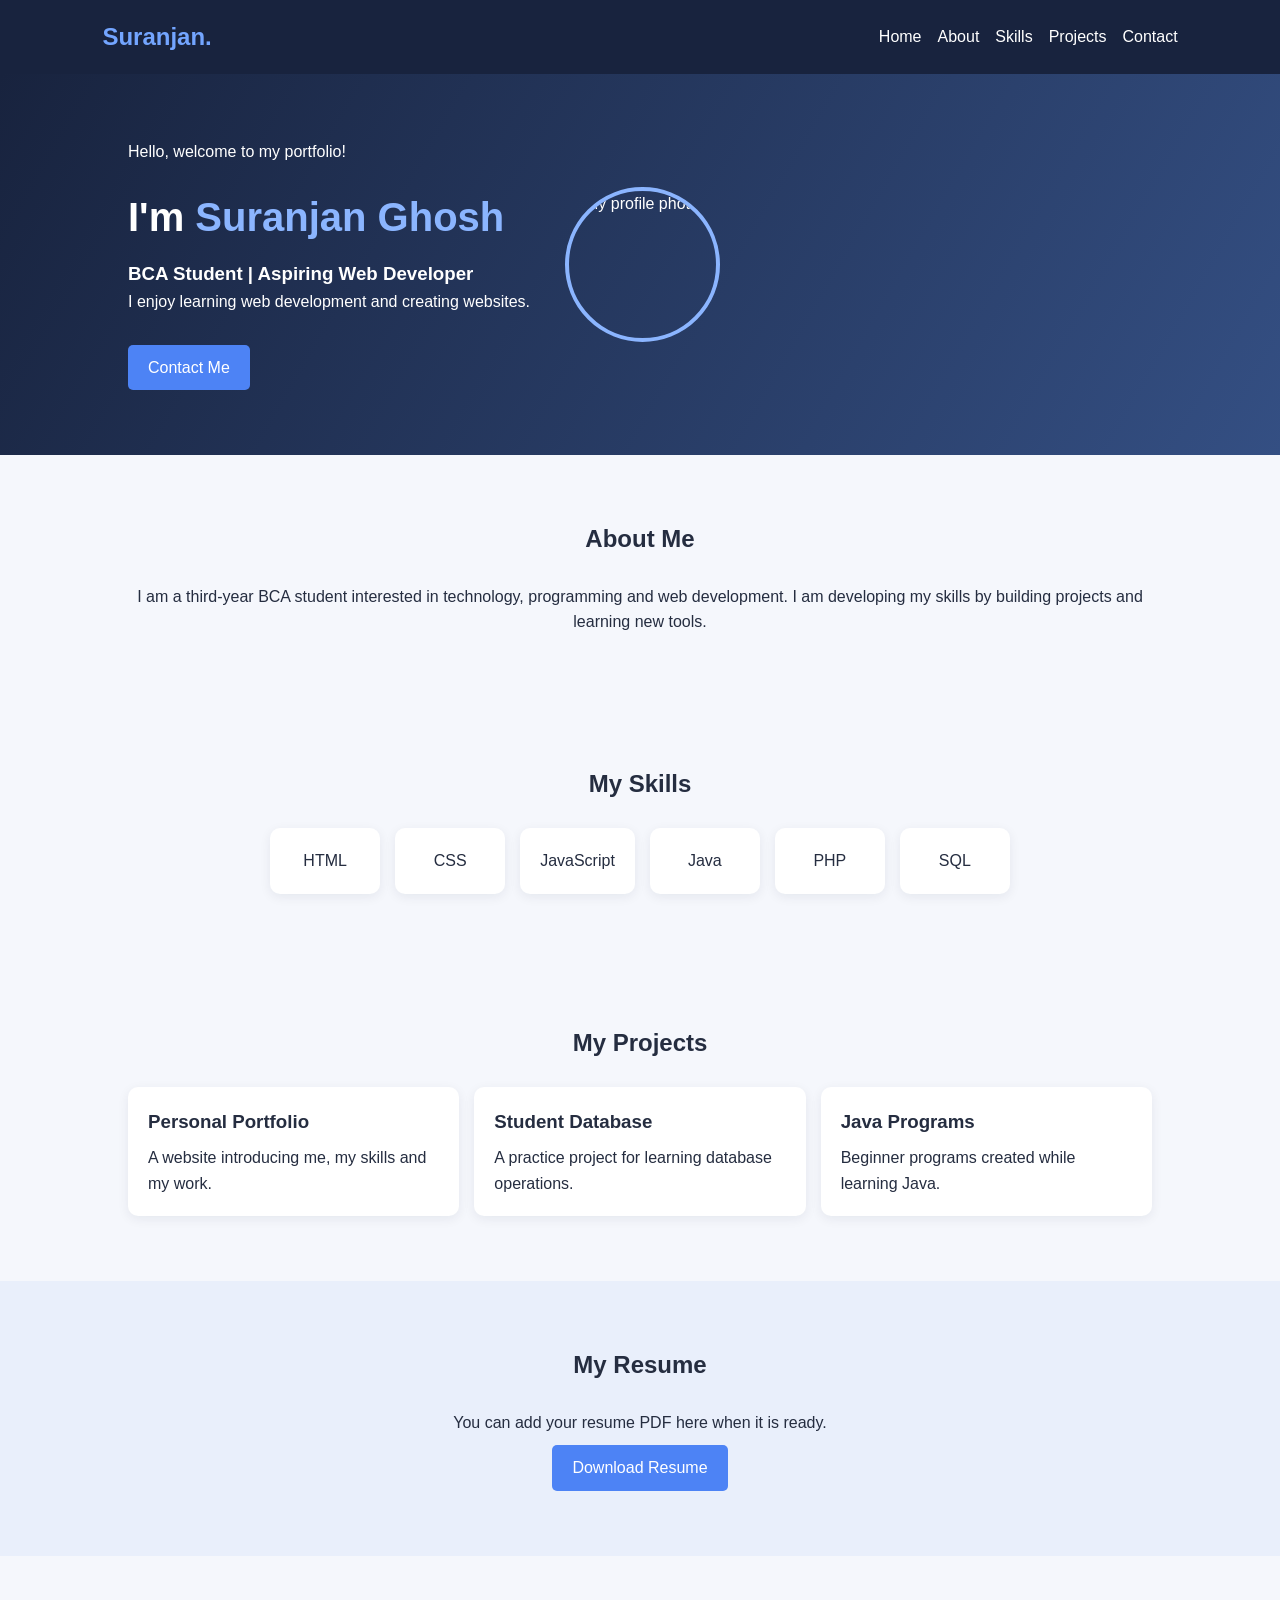
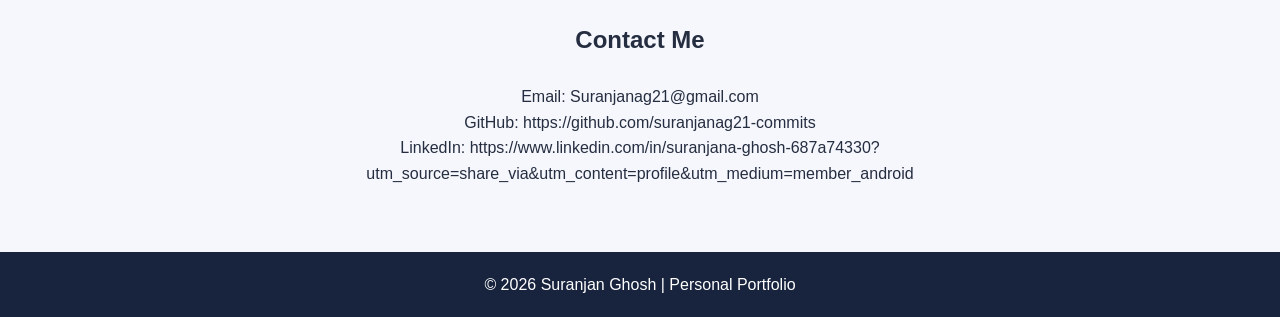
==== index.html @ 28de61c9 "Add initial portfolio HTML structure" ====
<!DOCTYPE html>
<html lang="en">
<head>
<meta charset="UTF-8">
<meta name="viewport" content="width=device-width, initial-scale=1.0">
<title>Suranjan Ghosh | Portfolio</title>
<style>
* { box-sizing: border-box; margin: 0; padding: 0; }
html { scroll-behavior: smooth; }
body {
  font-family: Arial, sans-serif;
  background: #f5f7fc;
  color: #252d40;
  line-height: 1.6;
}
header {
  background: #18233e;
  color: white;
  padding: 18px 8%;
  display: flex;
  justify-content: space-between;
  align-items: center;
  flex-wrap: wrap;
  gap: 15px;
}
header h2 { color: #73a5ff; }
nav { display: flex; gap: 16px; flex-wrap: wrap; }
nav a { color: white; text-decoration: none; }
nav a:hover { color: #73a5ff; }
section { padding: 65px 10%; }
.hero {
  background: linear-gradient(120deg, #18233e, #344f83);
  color: white;
  min-height: 360px;
  display: flex;
  align-items: center;
  gap: 35px;
  flex-wrap: wrap;
}
.hero h1 { font-size: 40px; margin-bottom: 10px; }
.hero h1 span { color: #8bb5ff; }
.hero p { margin-bottom: 20px; }
.btn {
  display: inline-block;
  background: #4d83f5;
  color: white;
  padding: 10px 20px;
  border-radius: 5px;
  text-decoration: none;
  margin-top: 10px;
}
.photo {
  width: 155px;
  height: 155px;
  border-radius: 50%;
  object-fit: cover;
  border: 4px solid #8bb5ff;
}
h2.title { text-align: center; margin-bottom: 25px; }
.about, .contact { text-align: center; }
.skills, .projects {
  display: flex;
  flex-wrap: wrap;
  justify-content: center;
  gap: 15px;
}
.skill, .project {
  background: white;
  padding: 20px;
  border-radius: 10px;
  box-shadow: 0 3px 12px #15213b12;
}
.skill { min-width: 110px; text-align: center; }
.project { flex: 1 1 220px; }
.project h3 { margin-bottom: 8px; }
#resume { text-align: center; background: #e9effb; }
footer {
  background: #18233e;
  color: white;
  text-align: center;
  padding: 20px;
}
@media(max-width:600px) {
  header { justify-content: center; }
  .hero h1 { font-size: 32px; }
  section { padding: 45px 7%; }
}
</style>
</head>
<body>

<header>
  <h2>Suranjan.</h2>
  <nav>
    <a href="#home">Home</a>
    <a href="#about">About</a>
    <a href="#skills">Skills</a>
    <a href="#projects">Projects</a>
    <a href="#contact">Contact</a>
  </nav>
</header>

<section class="hero" id="home">
  <div>
    <p>Hello, welcome to my portfolio!</p>
    <h1>I'm <span>Suranjan Ghosh</span></h1>
    <h3>BCA Student | Aspiring Web Developer</h3>
    <p>I enjoy learning web development and creating websites.</p>
    <a class="btn" href="#contact">Contact Me</a>
  </div>
  <img class="photo" src="profile.jpeg" alt="My profile photo">
</section>

<section class="about" id="about">
  <h2 class="title">About Me</h2>
  <p>I am a third-year BCA student interested in technology,
  programming and web development. I am developing my skills
  by building projects and learning new tools.</p>
</section>

<section id="skills">
  <h2 class="title">My Skills</h2>
  <div class="skills">
    <div class="skill">HTML</div>
    <div class="skill">CSS</div>
    <div class="skill">JavaScript</div>
    <div class="skill">Java</div>
    <div class="skill">PHP</div>
    <div class="skill">SQL</div>
  </div>
</section>

<section id="projects">
  <h2 class="title">My Projects</h2>
  <div class="projects">
    <div class="project">
      <h3>Personal Portfolio</h3>
      <p>A website introducing me, my skills and my work.</p>
    </div>
    <div class="project">
      <h3>Student Database</h3>
      <p>A practice project for learning database operations.</p>
    </div>
    <div class="project">
      <h3>Java Programs</h3>
      <p>Beginner programs created while learning Java.</p>
    </div>
  </div>
</section>

<section id="resume">
  <h2 class="title">My Resume</h2>
  <p>You can add your resume PDF here when it is ready.</p>
  <a class="btn" href="resume.pdf" download>Download Resume</a>
</section>

<section class="contact" id="contact">
  <h2 class="title">Contact Me</h2>
  <p>Email: Suranjanag21@gmail.com</p>
  <p>GitHub: https://github.com/suranjanag21-commits</p>
  <p>LinkedIn: https://www.linkedin.com/in/suranjana-ghosh-687a74330?utm_source=share_via&utm_content=profile&utm_medium=member_android</p>
</section>

<footer>
  <p>© 2026 Suranjan Ghosh | Personal Portfolio</p>
</footer>

</body>
</html>
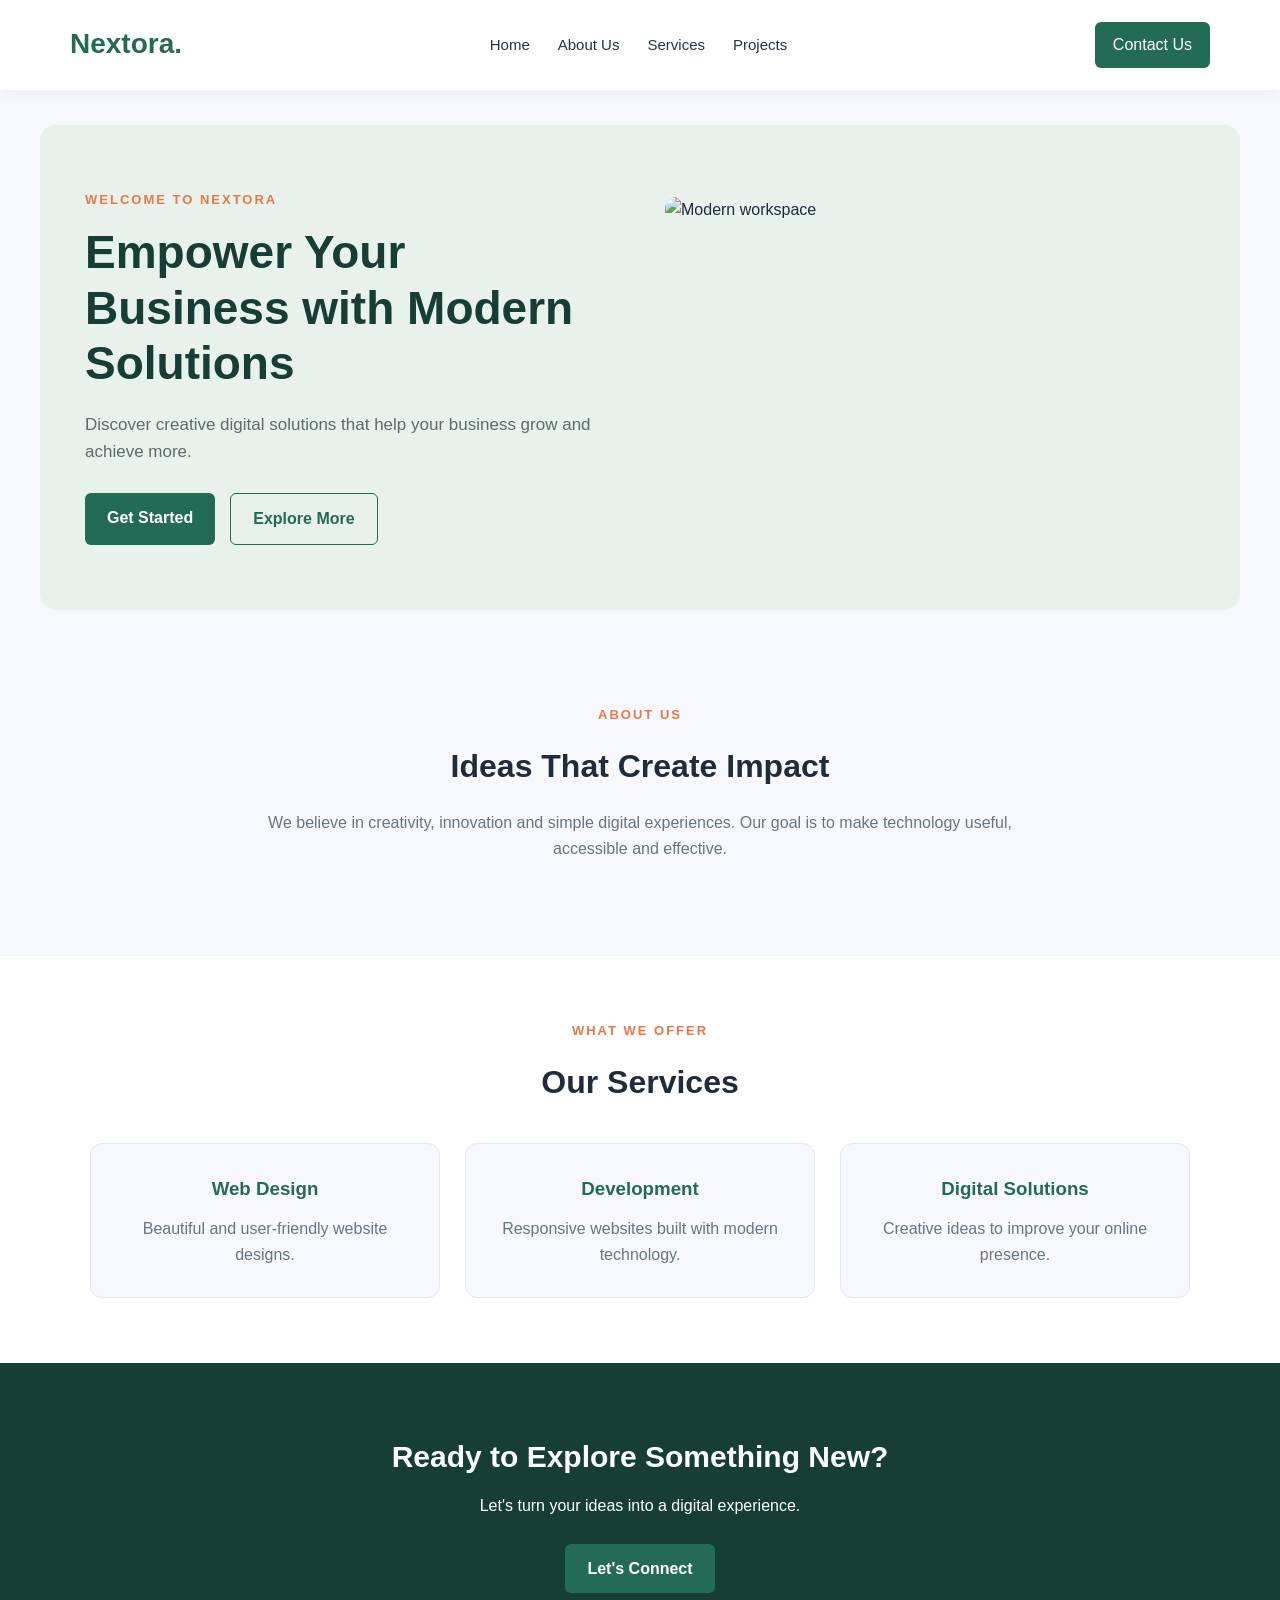
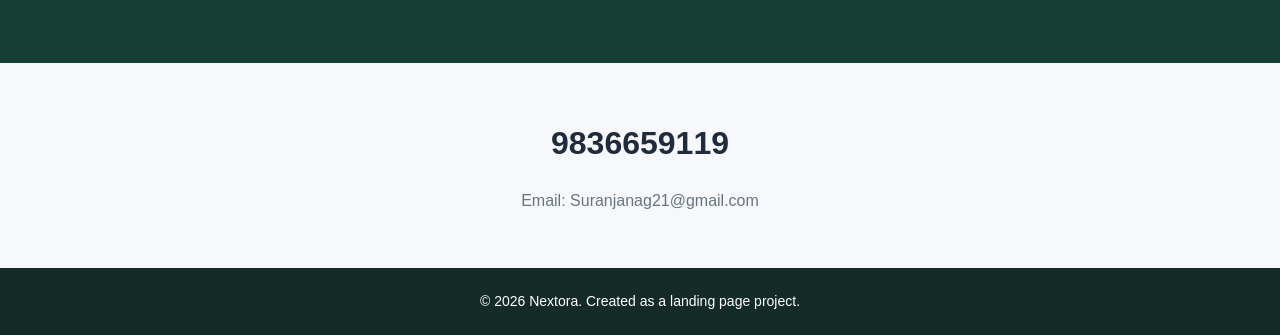
==== commit 6992bb9b: "Add files via upload" ====
--- a/index.html
+++ b/index.html
@@ -1,169 +1,116 @@
-<!DOCTYPE html>
-<html lang="en">
-<head>
-<meta charset="UTF-8">
-<meta name="viewport" content="width=device-width, initial-scale=1.0">
-<title>Suranjan Ghosh | Portfolio</title>
-<style>
-* { box-sizing: border-box; margin: 0; padding: 0; }
-html { scroll-behavior: smooth; }
-body {
-  font-family: Arial, sans-serif;
-  background: #f5f7fc;
-  color: #252d40;
-  line-height: 1.6;
-}
-header {
-  background: #18233e;
-  color: white;
-  padding: 18px 8%;
-  display: flex;
-  justify-content: space-between;
-  align-items: center;
-  flex-wrap: wrap;
-  gap: 15px;
-}
-header h2 { color: #73a5ff; }
-nav { display: flex; gap: 16px; flex-wrap: wrap; }
-nav a { color: white; text-decoration: none; }
-nav a:hover { color: #73a5ff; }
-section { padding: 65px 10%; }
-.hero {
-  background: linear-gradient(120deg, #18233e, #344f83);
-  color: white;
-  min-height: 360px;
-  display: flex;
-  align-items: center;
-  gap: 35px;
-  flex-wrap: wrap;
-}
-.hero h1 { font-size: 40px; margin-bottom: 10px; }
-.hero h1 span { color: #8bb5ff; }
-.hero p { margin-bottom: 20px; }
-.btn {
-  display: inline-block;
-  background: #4d83f5;
-  color: white;
-  padding: 10px 20px;
-  border-radius: 5px;
-  text-decoration: none;
-  margin-top: 10px;
-}
-.photo {
-  width: 155px;
-  height: 155px;
-  border-radius: 50%;
-  object-fit: cover;
-  border: 4px solid #8bb5ff;
-}
-h2.title { text-align: center; margin-bottom: 25px; }
-.about, .contact { text-align: center; }
-.skills, .projects {
-  display: flex;
-  flex-wrap: wrap;
-  justify-content: center;
-  gap: 15px;
-}
-.skill, .project {
-  background: white;
-  padding: 20px;
-  border-radius: 10px;
-  box-shadow: 0 3px 12px #15213b12;
-}
-.skill { min-width: 110px; text-align: center; }
-.project { flex: 1 1 220px; }
-.project h3 { margin-bottom: 8px; }
-#resume { text-align: center; background: #e9effb; }
-footer {
-  background: #18233e;
-  color: white;
-  text-align: center;
-  padding: 20px;
-}
-@media(max-width:600px) {
-  header { justify-content: center; }
-  .hero h1 { font-size: 32px; }
-  section { padding: 45px 7%; }
-}
-</style>
-</head>
-<body>
-
-<header>
-  <h2>Suranjan.</h2>
-  <nav>
-    <a href="#home">Home</a>
-    <a href="#about">About</a>
-    <a href="#skills">Skills</a>
-    <a href="#projects">Projects</a>
-    <a href="#contact">Contact</a>
-  </nav>
-</header>
-
-<section class="hero" id="home">
-  <div>
-    <p>Hello, welcome to my portfolio!</p>
-    <h1>I'm <span>Suranjan Ghosh</span></h1>
-    <h3>BCA Student | Aspiring Web Developer</h3>
-    <p>I enjoy learning web development and creating websites.</p>
-    <a class="btn" href="#contact">Contact Me</a>
-  </div>
-  <img class="photo" src="profile.jpeg" alt="My profile photo">
-</section>
-
-<section class="about" id="about">
-  <h2 class="title">About Me</h2>
-  <p>I am a third-year BCA student interested in technology,
-  programming and web development. I am developing my skills
-  by building projects and learning new tools.</p>
-</section>
-
-<section id="skills">
-  <h2 class="title">My Skills</h2>
-  <div class="skills">
-    <div class="skill">HTML</div>
-    <div class="skill">CSS</div>
-    <div class="skill">JavaScript</div>
-    <div class="skill">Java</div>
-    <div class="skill">PHP</div>
-    <div class="skill">SQL</div>
-  </div>
-</section>
-
-<section id="projects">
-  <h2 class="title">My Projects</h2>
-  <div class="projects">
-    <div class="project">
-      <h3>Personal Portfolio</h3>
-      <p>A website introducing me, my skills and my work.</p>
-    </div>
-    <div class="project">
-      <h3>Student Database</h3>
-      <p>A practice project for learning database operations.</p>
-    </div>
-    <div class="project">
-      <h3>Java Programs</h3>
-      <p>Beginner programs created while learning Java.</p>
-    </div>
-  </div>
-</section>
-
-<section id="resume">
-  <h2 class="title">My Resume</h2>
-  <p>You can add your resume PDF here when it is ready.</p>
-  <a class="btn" href="resume.pdf" download>Download Resume</a>
-</section>
-
-<section class="contact" id="contact">
-  <h2 class="title">Contact Me</h2>
-  <p>Email: Suranjanag21@gmail.com</p>
-  <p>GitHub: https://github.com/suranjanag21-commits</p>
-  <p>LinkedIn: https://www.linkedin.com/in/suranjana-ghosh-687a74330?utm_source=share_via&utm_content=profile&utm_medium=member_android</p>
-</section>
-
-<footer>
-  <p>© 2026 Suranjan Ghosh | Personal Portfolio</p>
-</footer>
-
-</body>
-</html>
+
+<!DOCTYPE html>
+<html lang="en">
+<head>
+    <meta charset="UTF-8">
+    <meta name="viewport" content="width=device-width, initial-scale=1.0">
+    <title>Nextora | Modern Solutions</title>
+
+    <!-- Connect CSS file -->
+    <link rel="stylesheet" href="style.css">
+</head>
+<body>
+
+    <!-- Navigation Bar -->
+    <header>
+        <nav class="navbar">
+            <h2 class="logo">Nextora.</h2>
+
+            <ul class="nav-links">
+                <li><a href="#home">Home</a></li>
+                <li><a href="#about">About Us</a></li>
+                <li><a href="#services">Services</a></li>
+                <li><a href="#projects">Projects</a></li>
+            </ul>
+
+            <a href="#contact" class="nav-button">Contact Us</a>
+        </nav>
+    </header>
+
+    <!-- Hero Section -->
+    <section class="hero" id="home">
+        <div class="hero-content">
+            <p class="tagline">WELCOME TO NEXTORA</p>
+
+            <h1>Empower Your Business with Modern Solutions</h1>
+
+            <p class="description">
+                Discover creative digital solutions that help your
+                business grow and achieve more.
+            </p>
+
+            <div class="hero-buttons">
+                
+                <a href="#services" class="primary-button">
+                    Get Started
+                </a>
+
+                <a href="#about" class="secondary-button">
+                    Explore More
+                </a>
+            </div>
+        </div>
+
+        <div class="hero-image">
+            <img
+                src="https://images.unsplash.com/photo-1497366754035-f200968a6e72?auto=format&fit=crop&w=900&q=80"
+                alt="Modern workspace"
+            >
+        </div>
+    </section>
+
+    <!-- About Section -->
+    <section class="about" id="about">
+        <p class="section-label">ABOUT US</p>
+        <h2>Ideas That Create Impact</h2>
+
+        <p>
+            We believe in creativity, innovation and simple digital
+            experiences. Our goal is to make technology useful,
+            accessible and effective.
+        </p>
+    </section>
+
+    <!-- Services Section -->
+    <section class="services" id="services">
+        <p class="section-label">WHAT WE OFFER</p>
+        <h2>Our Services</h2>
+
+        <div class="service-container">
+            <div class="service-card">
+                <h3>Web Design</h3>
+                <p>Beautiful and user-friendly website designs.</p>
+            </div>
+
+            <div class="service-card">
+                <h3>Development</h3>
+                <p>Responsive websites built with modern technology.</p>
+            </div>
+
+            <div class="service-card">
+                <h3>Digital Solutions</h3>
+                <p>Creative ideas to improve your online presence.</p>
+            </div>
+        </div>
+    </section>
+
+    <!-- Projects Section -->
+    <section class="projects" id="projects">
+        <h2>Ready to Explore Something New?</h2>
+        <p>Let's turn your ideas into a digital experience.</p>
+        <a href="#contact" class="primary-button">Let's Connect</a>
+    </section>
+
+    <!-- Contact Section -->
+    <section class="contact" id="contact">
+        <h2>9836659119</h2>
+        <p>Email: Suranjanag21@gmail.com</p>
+    </section>
+
+    <!-- Footer -->
+    <footer>
+        <p>&copy; 2026 Nextora. Created as a landing page project.</p>
+    </footer>
+
+</body>
+</html>
--- a/style.css
+++ b/style.css
@@ -0,0 +1,266 @@
+
+/* Basic Reset */
+* {
+    margin: 0;
+    padding: 0;
+    box-sizing: border-box;
+}
+
+html {
+    scroll-behavior: smooth;
+}
+
+body {
+    font-family: Arial, sans-serif;
+    background: #f7f8fc;
+    color: #202b3c;
+    line-height: 1.6;
+}
+
+/* Navigation Bar */
+header {
+    background: #ffffff;
+    box-shadow: 0 2px 12px rgba(0, 0, 0, 0.05);
+}
+
+.navbar {
+    max-width: 1200px;
+    margin: auto;
+    padding: 22px 30px;
+    display: flex;
+    align-items: center;
+    justify-content: space-between;
+    gap: 25px;
+}
+
+.logo {
+    color: #246b55;
+    font-size: 28px;
+}
+
+.nav-links {
+    list-style: none;
+    display: flex;
+    gap: 28px;
+}
+
+.nav-links a {
+    text-decoration: none;
+    color: #263342;
+    font-size: 15px;
+}
+
+.nav-links a:hover {
+    color: #e87945;
+}
+
+.nav-button {
+    background: #246b55;
+    color: white;
+    padding: 10px 18px;
+    border-radius: 6px;
+    text-decoration: none;
+}
+
+/* Hero Section */
+.hero {
+    max-width: 1200px;
+    margin: 35px auto;
+    padding: 65px 45px;
+    display: flex;
+    align-items: center;
+    gap: 50px;
+    background: #e9f1ed;
+    border-radius: 16px;
+}
+
+.hero-content {
+    flex: 1;
+}
+
+.tagline,
+.section-label {
+    color: #e87945;
+    font-size: 13px;
+    font-weight: bold;
+    letter-spacing: 2px;
+    margin-bottom: 15px;
+}
+
+.hero h1 {
+    font-size: 46px;
+    line-height: 1.2;
+    margin-bottom: 20px;
+    color: #173e35;
+}
+
+.description {
+    color: #5e6b69;
+    font-size: 17px;
+    margin-bottom: 28px;
+}
+
+.hero-buttons {
+    display: flex;
+    gap: 15px;
+    flex-wrap: wrap;
+}
+
+.primary-button,
+.secondary-button {
+    display: inline-block;
+    padding: 12px 22px;
+    border-radius: 6px;
+    text-decoration: none;
+    font-weight: bold;
+}
+
+.primary-button {
+    background: #246b55;
+    color: white;
+}
+
+.primary-button:hover {
+    background: #174d3d;
+}
+
+.secondary-button {
+    border: 1px solid #246b55;
+    color: #246b55;
+}
+
+.hero-image {
+    flex: 1;
+}
+
+.hero-image img {
+    width: 100%;
+    height: 340px;
+    object-fit: cover;
+    border-radius: 12px;
+    display: block;
+}
+
+/* About Section */
+.about {
+    text-align: center;
+    max-width: 800px;
+    margin: 75px auto;
+    padding: 20px;
+}
+
+.about h2,
+.services h2,
+.contact h2 {
+    font-size: 32px;
+    margin-bottom: 18px;
+}
+
+.about p:last-child {
+    color: #687581;
+}
+
+/* Services Section */
+.services {
+    text-align: center;
+    padding: 65px 30px;
+    background: #ffffff;
+}
+
+.service-container {
+    max-width: 1100px;
+    margin: 35px auto 0;
+    display: flex;
+    gap: 25px;
+}
+
+.service-card {
+    flex: 1;
+    padding: 30px 22px;
+    border-radius: 12px;
+    background: #f7f8fc;
+    border: 1px solid #e5e9ed;
+    transition: transform 0.3s;
+}
+
+.service-card:hover {
+    transform: translateY(-6px);
+}
+
+.service-card h3 {
+    color: #246b55;
+    margin-bottom: 12px;
+}
+
+.service-card p {
+    color: #687581;
+}
+
+/* Projects Section */
+.projects {
+    text-align: center;
+    padding: 70px 20px;
+    background: #173e35;
+    color: white;
+}
+
+.projects h2 {
+    font-size: 30px;
+    margin-bottom: 12px;
+}
+
+.projects p {
+    margin-bottom: 25px;
+}
+
+/* Contact Section */
+.contact {
+    text-align: center;
+    padding: 55px 20px;
+}
+
+.contact p {
+    color: #687581;
+}
+
+/* Footer */
+footer {
+    text-align: center;
+    padding: 22px;
+    background: #152b27;
+    color: white;
+    font-size: 14px;
+}
+
+/* Mobile Responsive Design */
+@media (max-width: 768px) {
+    .navbar {
+        flex-wrap: wrap;
+        justify-content: center;
+    }
+
+    .nav-links {
+        flex-wrap: wrap;
+        justify-content: center;
+        gap: 15px;
+    }
+
+    .hero {
+        flex-direction: column;
+        padding: 35px 22px;
+        margin: 20px;
+    }
+
+    .hero h1 {
+        font-size: 34px;
+    }
+
+    .hero-image img {
+        height: 250px;
+    }
+
+    .service-container {
+        flex-direction: column;
+    }
+}
+
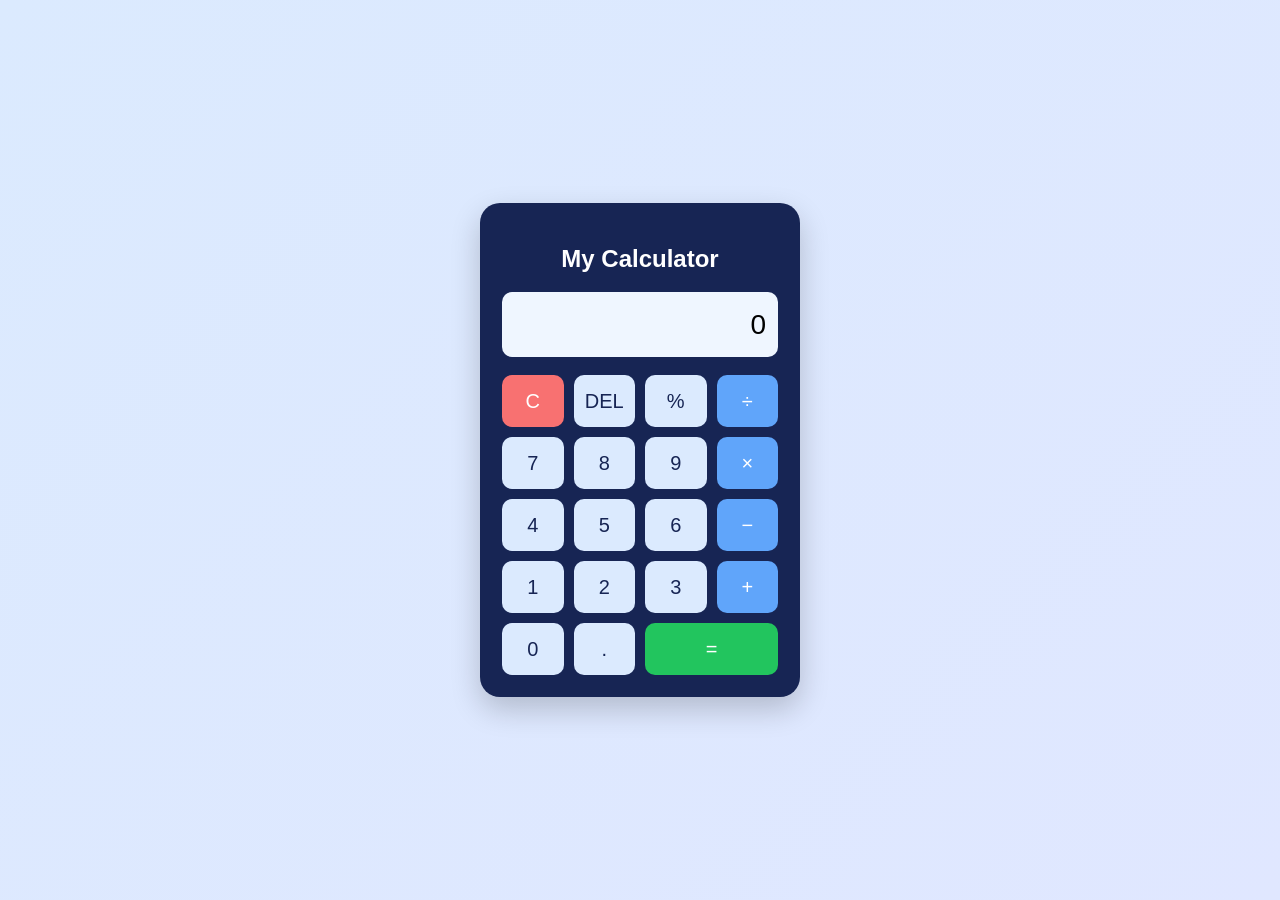
==== commit 5e981f1d: "Add files via upload" ====
--- a/index.html
+++ b/index.html
@@ -4,113 +4,40 @@
 <head>
     <meta charset="UTF-8">
     <meta name="viewport" content="width=device-width, initial-scale=1.0">
-    <title>Nextora | Modern Solutions</title>
-
-    <!-- Connect CSS file -->
+    <title>My Calculator</title>
     <link rel="stylesheet" href="style.css">
 </head>
 <body>
+    <div class="calculator">
+        <h2>My Calculator</h2>
+        <input type="text" id="display" value="0" readonly>
 
-    <!-- Navigation Bar -->
-    <header>
-        <nav class="navbar">
-            <h2 class="logo">Nextora.</h2>
+        <div class="buttons">
+            <button class="clear" onclick="clearDisplay()">C</button>
+            <button onclick="deleteLast()">DEL</button>
+            <button onclick="appendValue('%')">%</button>
+            <button class="operator" onclick="appendValue('/')">÷</button>
 
-            <ul class="nav-links">
-                <li><a href="#home">Home</a></li>
-                <li><a href="#about">About Us</a></li>
-                <li><a href="#services">Services</a></li>
-                <li><a href="#projects">Projects</a></li>
-            </ul>
+            <button onclick="appendValue('7')">7</button>
+            <button onclick="appendValue('8')">8</button>
+            <button onclick="appendValue('9')">9</button>
+            <button class="operator" onclick="appendValue('*')">×</button>
 
-            <a href="#contact" class="nav-button">Contact Us</a>
-        </nav>
-    </header>
+            <button onclick="appendValue('4')">4</button>
+            <button onclick="appendValue('5')">5</button>
+            <button onclick="appendValue('6')">6</button>
+            <button class="operator" onclick="appendValue('-')">−</button>
 
-    <!-- Hero Section -->
-    <section class="hero" id="home">
-        <div class="hero-content">
-            <p class="tagline">WELCOME TO NEXTORA</p>
+            <button onclick="appendValue('1')">1</button>
+            <button onclick="appendValue('2')">2</button>
+            <button onclick="appendValue('3')">3</button>
+            <button class="operator" onclick="appendValue('+')">+</button>
 
-            <h1>Empower Your Business with Modern Solutions</h1>
-
-            <p class="description">
-                Discover creative digital solutions that help your
-                business grow and achieve more.
-            </p>
-
-            <div class="hero-buttons">
-                
-                <a href="#services" class="primary-button">
-                    Get Started
-                </a>
-
-                <a href="#about" class="secondary-button">
-                    Explore More
-                </a>
-            </div>
+            <button onclick="appendValue('0')">0</button>
+            <button onclick="appendValue('.')">.</button>
+            <button class="equal" onclick="calculate()">=</button>
         </div>
-
-        <div class="hero-image">
-            <img
-                src="https://images.unsplash.com/photo-1497366754035-f200968a6e72?auto=format&fit=crop&w=900&q=80"
-                alt="Modern workspace"
-            >
-        </div>
-    </section>
-
-    <!-- About Section -->
-    <section class="about" id="about">
-        <p class="section-label">ABOUT US</p>
-        <h2>Ideas That Create Impact</h2>
-
-        <p>
-            We believe in creativity, innovation and simple digital
-            experiences. Our goal is to make technology useful,
-            accessible and effective.
-        </p>
-    </section>
-
-    <!-- Services Section -->
-    <section class="services" id="services">
-        <p class="section-label">WHAT WE OFFER</p>
-        <h2>Our Services</h2>
-
-        <div class="service-container">
-            <div class="service-card">
-                <h3>Web Design</h3>
-                <p>Beautiful and user-friendly website designs.</p>
-            </div>
-
-            <div class="service-card">
-                <h3>Development</h3>
-                <p>Responsive websites built with modern technology.</p>
-            </div>
-
-            <div class="service-card">
-                <h3>Digital Solutions</h3>
-                <p>Creative ideas to improve your online presence.</p>
-            </div>
-        </div>
-    </section>
-
-    <!-- Projects Section -->
-    <section class="projects" id="projects">
-        <h2>Ready to Explore Something New?</h2>
-        <p>Let's turn your ideas into a digital experience.</p>
-        <a href="#contact" class="primary-button">Let's Connect</a>
-    </section>
-
-    <!-- Contact Section -->
-    <section class="contact" id="contact">
-        <h2>9836659119</h2>
-        <p>Email: Suranjanag21@gmail.com</p>
-    </section>
-
-    <!-- Footer -->
-    <footer>
-        <p>&copy; 2026 Nextora. Created as a landing page project.</p>
-    </footer>
-
+    </div>
+    <script src="script.js"></script>
 </body>
 </html>
--- a/style.css
+++ b/style.css
@@ -1,266 +1,75 @@
 
-/* Basic Reset */
 * {
-    margin: 0;
-    padding: 0;
     box-sizing: border-box;
 }
 
-html {
-    scroll-behavior: smooth;
+body {
+    margin: 0;
+    min-height: 100vh;
+    display: flex;
+    justify-content: center;
+    align-items: center;
+    background: linear-gradient(135deg, #dbeafe, #e0e7ff);
+    font-family: Arial, sans-serif;
 }
 
-body {
-    font-family: Arial, sans-serif;
-    background: #f7f8fc;
-    color: #202b3c;
-    line-height: 1.6;
+.calculator {
+    width: 320px;
+    padding: 22px;
+    border-radius: 20px;
+    background: #172554;
+    box-shadow: 0 12px 30px #0003;
 }
 
-/* Navigation Bar */
-header {
-    background: #ffffff;
-    box-shadow: 0 2px 12px rgba(0, 0, 0, 0.05);
+h2 {
+    color: white;
+    text-align: center;
 }
 
-.navbar {
-    max-width: 1200px;
-    margin: auto;
-    padding: 22px 30px;
-    display: flex;
-    align-items: center;
-    justify-content: space-between;
-    gap: 25px;
+#display {
+    width: 100%;
+    height: 65px;
+    margin-bottom: 18px;
+    padding: 12px;
+    border: none;
+    border-radius: 10px;
+    background: #eff6ff;
+    font-size: 28px;
+    text-align: right;
 }
 
-.logo {
-    color: #246b55;
-    font-size: 28px;
+.buttons {
+    display: grid;
+    grid-template-columns: repeat(4, 1fr);
+    gap: 10px;
 }
 
-.nav-links {
-    list-style: none;
-    display: flex;
-    gap: 28px;
+button {
+    height: 52px;
+    border: none;
+    border-radius: 10px;
+    background: #dbeafe;
+    color: #172554;
+    font-size: 20px;
+    cursor: pointer;
 }
 
-.nav-links a {
-    text-decoration: none;
-    color: #263342;
-    font-size: 15px;
+button:hover {
+    background: #bfdbfe;
 }
 
-.nav-links a:hover {
-    color: #e87945;
-}
-
-.nav-button {
-    background: #246b55;
-    color: white;
-    padding: 10px 18px;
-    border-radius: 6px;
-    text-decoration: none;
-}
-
-/* Hero Section */
-.hero {
-    max-width: 1200px;
-    margin: 35px auto;
-    padding: 65px 45px;
-    display: flex;
-    align-items: center;
-    gap: 50px;
-    background: #e9f1ed;
-    border-radius: 16px;
-}
-
-.hero-content {
-    flex: 1;
-}
-
-.tagline,
-.section-label {
-    color: #e87945;
-    font-size: 13px;
-    font-weight: bold;
-    letter-spacing: 2px;
-    margin-bottom: 15px;
-}
-
-.hero h1 {
-    font-size: 46px;
-    line-height: 1.2;
-    margin-bottom: 20px;
-    color: #173e35;
-}
-
-.description {
-    color: #5e6b69;
-    font-size: 17px;
-    margin-bottom: 28px;
-}
-
-.hero-buttons {
-    display: flex;
-    gap: 15px;
-    flex-wrap: wrap;
-}
-
-.primary-button,
-.secondary-button {
-    display: inline-block;
-    padding: 12px 22px;
-    border-radius: 6px;
-    text-decoration: none;
-    font-weight: bold;
-}
-
-.primary-button {
-    background: #246b55;
+.operator {
+    background: #60a5fa;
     color: white;
 }
 
-.primary-button:hover {
-    background: #174d3d;
-}
-
-.secondary-button {
-    border: 1px solid #246b55;
-    color: #246b55;
-}
-
-.hero-image {
-    flex: 1;
-}
-
-.hero-image img {
-    width: 100%;
-    height: 340px;
-    object-fit: cover;
-    border-radius: 12px;
-    display: block;
-}
-
-/* About Section */
-.about {
-    text-align: center;
-    max-width: 800px;
-    margin: 75px auto;
-    padding: 20px;
-}
-
-.about h2,
-.services h2,
-.contact h2 {
-    font-size: 32px;
-    margin-bottom: 18px;
-}
-
-.about p:last-child {
-    color: #687581;
-}
-
-/* Services Section */
-.services {
-    text-align: center;
-    padding: 65px 30px;
-    background: #ffffff;
-}
-
-.service-container {
-    max-width: 1100px;
-    margin: 35px auto 0;
-    display: flex;
-    gap: 25px;
-}
-
-.service-card {
-    flex: 1;
-    padding: 30px 22px;
-    border-radius: 12px;
-    background: #f7f8fc;
-    border: 1px solid #e5e9ed;
-    transition: transform 0.3s;
-}
-
-.service-card:hover {
-    transform: translateY(-6px);
-}
-
-.service-card h3 {
-    color: #246b55;
-    margin-bottom: 12px;
-}
-
-.service-card p {
-    color: #687581;
-}
-
-/* Projects Section */
-.projects {
-    text-align: center;
-    padding: 70px 20px;
-    background: #173e35;
+.clear {
+    background: #f87171;
     color: white;
 }
 
-.projects h2 {
-    font-size: 30px;
-    margin-bottom: 12px;
+.equal {
+    grid-column: span 2;
+    background: #22c55e;
+    color: white;
 }
-
-.projects p {
-    margin-bottom: 25px;
-}
-
-/* Contact Section */
-.contact {
-    text-align: center;
-    padding: 55px 20px;
-}
-
-.contact p {
-    color: #687581;
-}
-
-/* Footer */
-footer {
-    text-align: center;
-    padding: 22px;
-    background: #152b27;
-    color: white;
-    font-size: 14px;
-}
-
-/* Mobile Responsive Design */
-@media (max-width: 768px) {
-    .navbar {
-        flex-wrap: wrap;
-        justify-content: center;
-    }
-
-    .nav-links {
-        flex-wrap: wrap;
-        justify-content: center;
-        gap: 15px;
-    }
-
-    .hero {
-        flex-direction: column;
-        padding: 35px 22px;
-        margin: 20px;
-    }
-
-    .hero h1 {
-        font-size: 34px;
-    }
-
-    .hero-image img {
-        height: 250px;
-    }
-
-    .service-container {
-        flex-direction: column;
-    }
-}
-
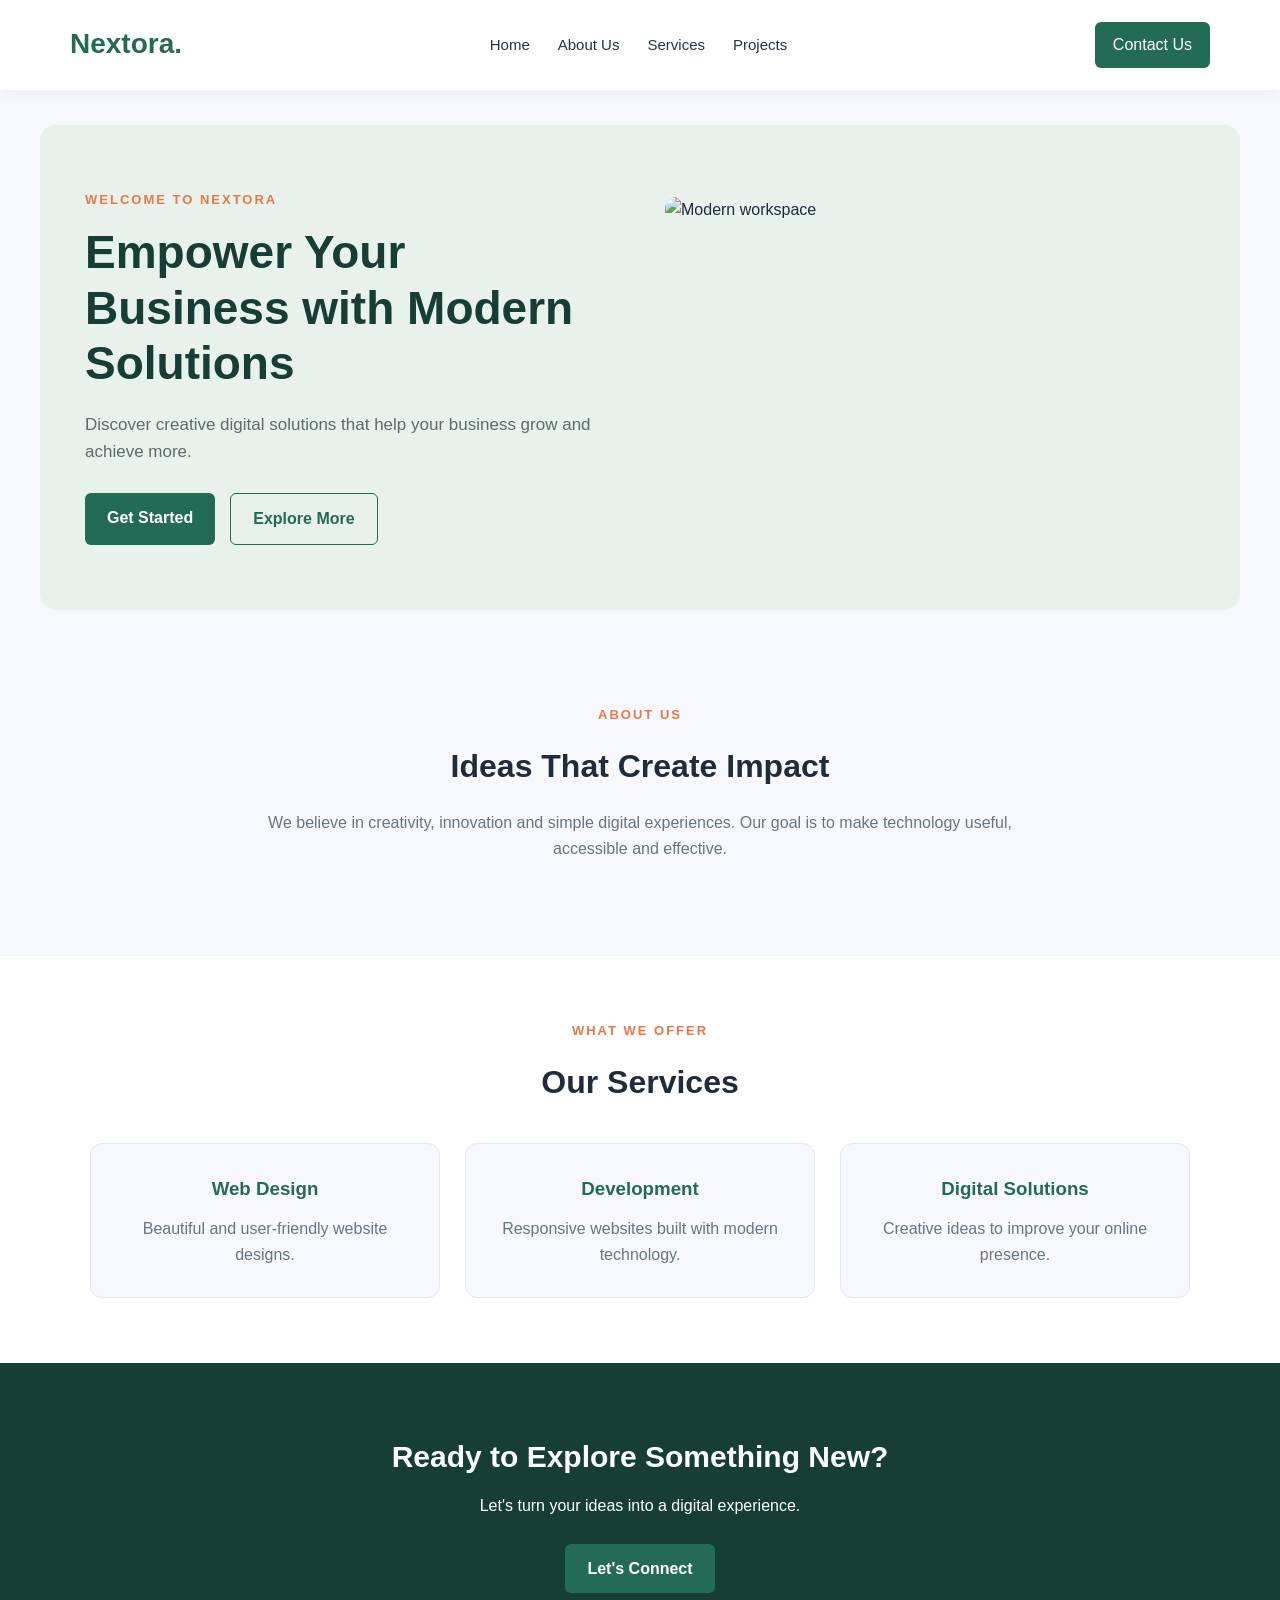
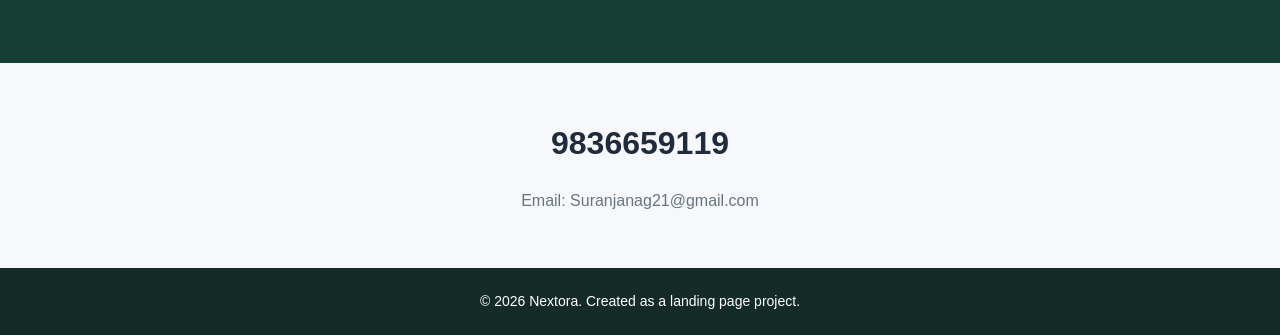
==== commit 9c243a21: "Add files via upload" ====
--- a/index.html
+++ b/index.html
@@ -4,40 +4,113 @@
 <head>
     <meta charset="UTF-8">
     <meta name="viewport" content="width=device-width, initial-scale=1.0">
-    <title>My Calculator</title>
+    <title>Nextora | Modern Solutions</title>
+
+    <!-- Connect CSS file -->
     <link rel="stylesheet" href="style.css">
 </head>
 <body>
-    <div class="calculator">
-        <h2>My Calculator</h2>
-        <input type="text" id="display" value="0" readonly>
 
-        <div class="buttons">
-            <button class="clear" onclick="clearDisplay()">C</button>
-            <button onclick="deleteLast()">DEL</button>
-            <button onclick="appendValue('%')">%</button>
-            <button class="operator" onclick="appendValue('/')">÷</button>
+    <!-- Navigation Bar -->
+    <header>
+        <nav class="navbar">
+            <h2 class="logo">Nextora.</h2>
 
-            <button onclick="appendValue('7')">7</button>
-            <button onclick="appendValue('8')">8</button>
-            <button onclick="appendValue('9')">9</button>
-            <button class="operator" onclick="appendValue('*')">×</button>
+            <ul class="nav-links">
+                <li><a href="#home">Home</a></li>
+                <li><a href="#about">About Us</a></li>
+                <li><a href="#services">Services</a></li>
+                <li><a href="#projects">Projects</a></li>
+            </ul>
 
-            <button onclick="appendValue('4')">4</button>
-            <button onclick="appendValue('5')">5</button>
-            <button onclick="appendValue('6')">6</button>
-            <button class="operator" onclick="appendValue('-')">−</button>
+            <a href="#contact" class="nav-button">Contact Us</a>
+        </nav>
+    </header>
 
-            <button onclick="appendValue('1')">1</button>
-            <button onclick="appendValue('2')">2</button>
-            <button onclick="appendValue('3')">3</button>
-            <button class="operator" onclick="appendValue('+')">+</button>
+    <!-- Hero Section -->
+    <section class="hero" id="home">
+        <div class="hero-content">
+            <p class="tagline">WELCOME TO NEXTORA</p>
 
-            <button onclick="appendValue('0')">0</button>
-            <button onclick="appendValue('.')">.</button>
-            <button class="equal" onclick="calculate()">=</button>
+            <h1>Empower Your Business with Modern Solutions</h1>
+
+            <p class="description">
+                Discover creative digital solutions that help your
+                business grow and achieve more.
+            </p>
+
+            <div class="hero-buttons">
+                
+                <a href="#services" class="primary-button">
+                    Get Started
+                </a>
+
+                <a href="#about" class="secondary-button">
+                    Explore More
+                </a>
+            </div>
         </div>
-    </div>
-    <script src="script.js"></script>
+
+        <div class="hero-image">
+            <img
+                src="https://images.unsplash.com/photo-1497366754035-f200968a6e72?auto=format&fit=crop&w=900&q=80"
+                alt="Modern workspace"
+            >
+        </div>
+    </section>
+
+    <!-- About Section -->
+    <section class="about" id="about">
+        <p class="section-label">ABOUT US</p>
+        <h2>Ideas That Create Impact</h2>
+
+        <p>
+            We believe in creativity, innovation and simple digital
+            experiences. Our goal is to make technology useful,
+            accessible and effective.
+        </p>
+    </section>
+
+    <!-- Services Section -->
+    <section class="services" id="services">
+        <p class="section-label">WHAT WE OFFER</p>
+        <h2>Our Services</h2>
+
+        <div class="service-container">
+            <div class="service-card">
+                <h3>Web Design</h3>
+                <p>Beautiful and user-friendly website designs.</p>
+            </div>
+
+            <div class="service-card">
+                <h3>Development</h3>
+                <p>Responsive websites built with modern technology.</p>
+            </div>
+
+            <div class="service-card">
+                <h3>Digital Solutions</h3>
+                <p>Creative ideas to improve your online presence.</p>
+            </div>
+        </div>
+    </section>
+
+    <!-- Projects Section -->
+    <section class="projects" id="projects">
+        <h2>Ready to Explore Something New?</h2>
+        <p>Let's turn your ideas into a digital experience.</p>
+        <a href="#contact" class="primary-button">Let's Connect</a>
+    </section>
+
+    <!-- Contact Section -->
+    <section class="contact" id="contact">
+        <h2>9836659119</h2>
+        <p>Email: Suranjanag21@gmail.com</p>
+    </section>
+
+    <!-- Footer -->
+    <footer>
+        <p>&copy; 2026 Nextora. Created as a landing page project.</p>
+    </footer>
+
 </body>
 </html>
--- a/style.css
+++ b/style.css
@@ -1,75 +1,266 @@
 
+/* Basic Reset */
 * {
+    margin: 0;
+    padding: 0;
     box-sizing: border-box;
 }
 
+html {
+    scroll-behavior: smooth;
+}
+
 body {
-    margin: 0;
-    min-height: 100vh;
-    display: flex;
-    justify-content: center;
+    font-family: Arial, sans-serif;
+    background: #f7f8fc;
+    color: #202b3c;
+    line-height: 1.6;
+}
+
+/* Navigation Bar */
+header {
+    background: #ffffff;
+    box-shadow: 0 2px 12px rgba(0, 0, 0, 0.05);
+}
+
+.navbar {
+    max-width: 1200px;
+    margin: auto;
+    padding: 22px 30px;
+    display: flex;
     align-items: center;
-    background: linear-gradient(135deg, #dbeafe, #e0e7ff);
-    font-family: Arial, sans-serif;
-}
-
-.calculator {
-    width: 320px;
+    justify-content: space-between;
+    gap: 25px;
+}
+
+.logo {
+    color: #246b55;
+    font-size: 28px;
+}
+
+.nav-links {
+    list-style: none;
+    display: flex;
+    gap: 28px;
+}
+
+.nav-links a {
+    text-decoration: none;
+    color: #263342;
+    font-size: 15px;
+}
+
+.nav-links a:hover {
+    color: #e87945;
+}
+
+.nav-button {
+    background: #246b55;
+    color: white;
+    padding: 10px 18px;
+    border-radius: 6px;
+    text-decoration: none;
+}
+
+/* Hero Section */
+.hero {
+    max-width: 1200px;
+    margin: 35px auto;
+    padding: 65px 45px;
+    display: flex;
+    align-items: center;
+    gap: 50px;
+    background: #e9f1ed;
+    border-radius: 16px;
+}
+
+.hero-content {
+    flex: 1;
+}
+
+.tagline,
+.section-label {
+    color: #e87945;
+    font-size: 13px;
+    font-weight: bold;
+    letter-spacing: 2px;
+    margin-bottom: 15px;
+}
+
+.hero h1 {
+    font-size: 46px;
+    line-height: 1.2;
+    margin-bottom: 20px;
+    color: #173e35;
+}
+
+.description {
+    color: #5e6b69;
+    font-size: 17px;
+    margin-bottom: 28px;
+}
+
+.hero-buttons {
+    display: flex;
+    gap: 15px;
+    flex-wrap: wrap;
+}
+
+.primary-button,
+.secondary-button {
+    display: inline-block;
+    padding: 12px 22px;
+    border-radius: 6px;
+    text-decoration: none;
+    font-weight: bold;
+}
+
+.primary-button {
+    background: #246b55;
+    color: white;
+}
+
+.primary-button:hover {
+    background: #174d3d;
+}
+
+.secondary-button {
+    border: 1px solid #246b55;
+    color: #246b55;
+}
+
+.hero-image {
+    flex: 1;
+}
+
+.hero-image img {
+    width: 100%;
+    height: 340px;
+    object-fit: cover;
+    border-radius: 12px;
+    display: block;
+}
+
+/* About Section */
+.about {
+    text-align: center;
+    max-width: 800px;
+    margin: 75px auto;
+    padding: 20px;
+}
+
+.about h2,
+.services h2,
+.contact h2 {
+    font-size: 32px;
+    margin-bottom: 18px;
+}
+
+.about p:last-child {
+    color: #687581;
+}
+
+/* Services Section */
+.services {
+    text-align: center;
+    padding: 65px 30px;
+    background: #ffffff;
+}
+
+.service-container {
+    max-width: 1100px;
+    margin: 35px auto 0;
+    display: flex;
+    gap: 25px;
+}
+
+.service-card {
+    flex: 1;
+    padding: 30px 22px;
+    border-radius: 12px;
+    background: #f7f8fc;
+    border: 1px solid #e5e9ed;
+    transition: transform 0.3s;
+}
+
+.service-card:hover {
+    transform: translateY(-6px);
+}
+
+.service-card h3 {
+    color: #246b55;
+    margin-bottom: 12px;
+}
+
+.service-card p {
+    color: #687581;
+}
+
+/* Projects Section */
+.projects {
+    text-align: center;
+    padding: 70px 20px;
+    background: #173e35;
+    color: white;
+}
+
+.projects h2 {
+    font-size: 30px;
+    margin-bottom: 12px;
+}
+
+.projects p {
+    margin-bottom: 25px;
+}
+
+/* Contact Section */
+.contact {
+    text-align: center;
+    padding: 55px 20px;
+}
+
+.contact p {
+    color: #687581;
+}
+
+/* Footer */
+footer {
+    text-align: center;
     padding: 22px;
-    border-radius: 20px;
-    background: #172554;
-    box-shadow: 0 12px 30px #0003;
-}
-
-h2 {
-    color: white;
-    text-align: center;
-}
-
-#display {
-    width: 100%;
-    height: 65px;
-    margin-bottom: 18px;
-    padding: 12px;
-    border: none;
-    border-radius: 10px;
-    background: #eff6ff;
-    font-size: 28px;
-    text-align: right;
-}
-
-.buttons {
-    display: grid;
-    grid-template-columns: repeat(4, 1fr);
-    gap: 10px;
-}
-
-button {
-    height: 52px;
-    border: none;
-    border-radius: 10px;
-    background: #dbeafe;
-    color: #172554;
-    font-size: 20px;
-    cursor: pointer;
-}
-
-button:hover {
-    background: #bfdbfe;
-}
-
-.operator {
-    background: #60a5fa;
-    color: white;
-}
-
-.clear {
-    background: #f87171;
-    color: white;
-}
-
-.equal {
-    grid-column: span 2;
-    background: #22c55e;
-    color: white;
-}
+    background: #152b27;
+    color: white;
+    font-size: 14px;
+}
+
+/* Mobile Responsive Design */
+@media (max-width: 768px) {
+    .navbar {
+        flex-wrap: wrap;
+        justify-content: center;
+    }
+
+    .nav-links {
+        flex-wrap: wrap;
+        justify-content: center;
+        gap: 15px;
+    }
+
+    .hero {
+        flex-direction: column;
+        padding: 35px 22px;
+        margin: 20px;
+    }
+
+    .hero h1 {
+        font-size: 34px;
+    }
+
+    .hero-image img {
+        height: 250px;
+    }
+
+    .service-container {
+        flex-direction: column;
+    }
+}
+
